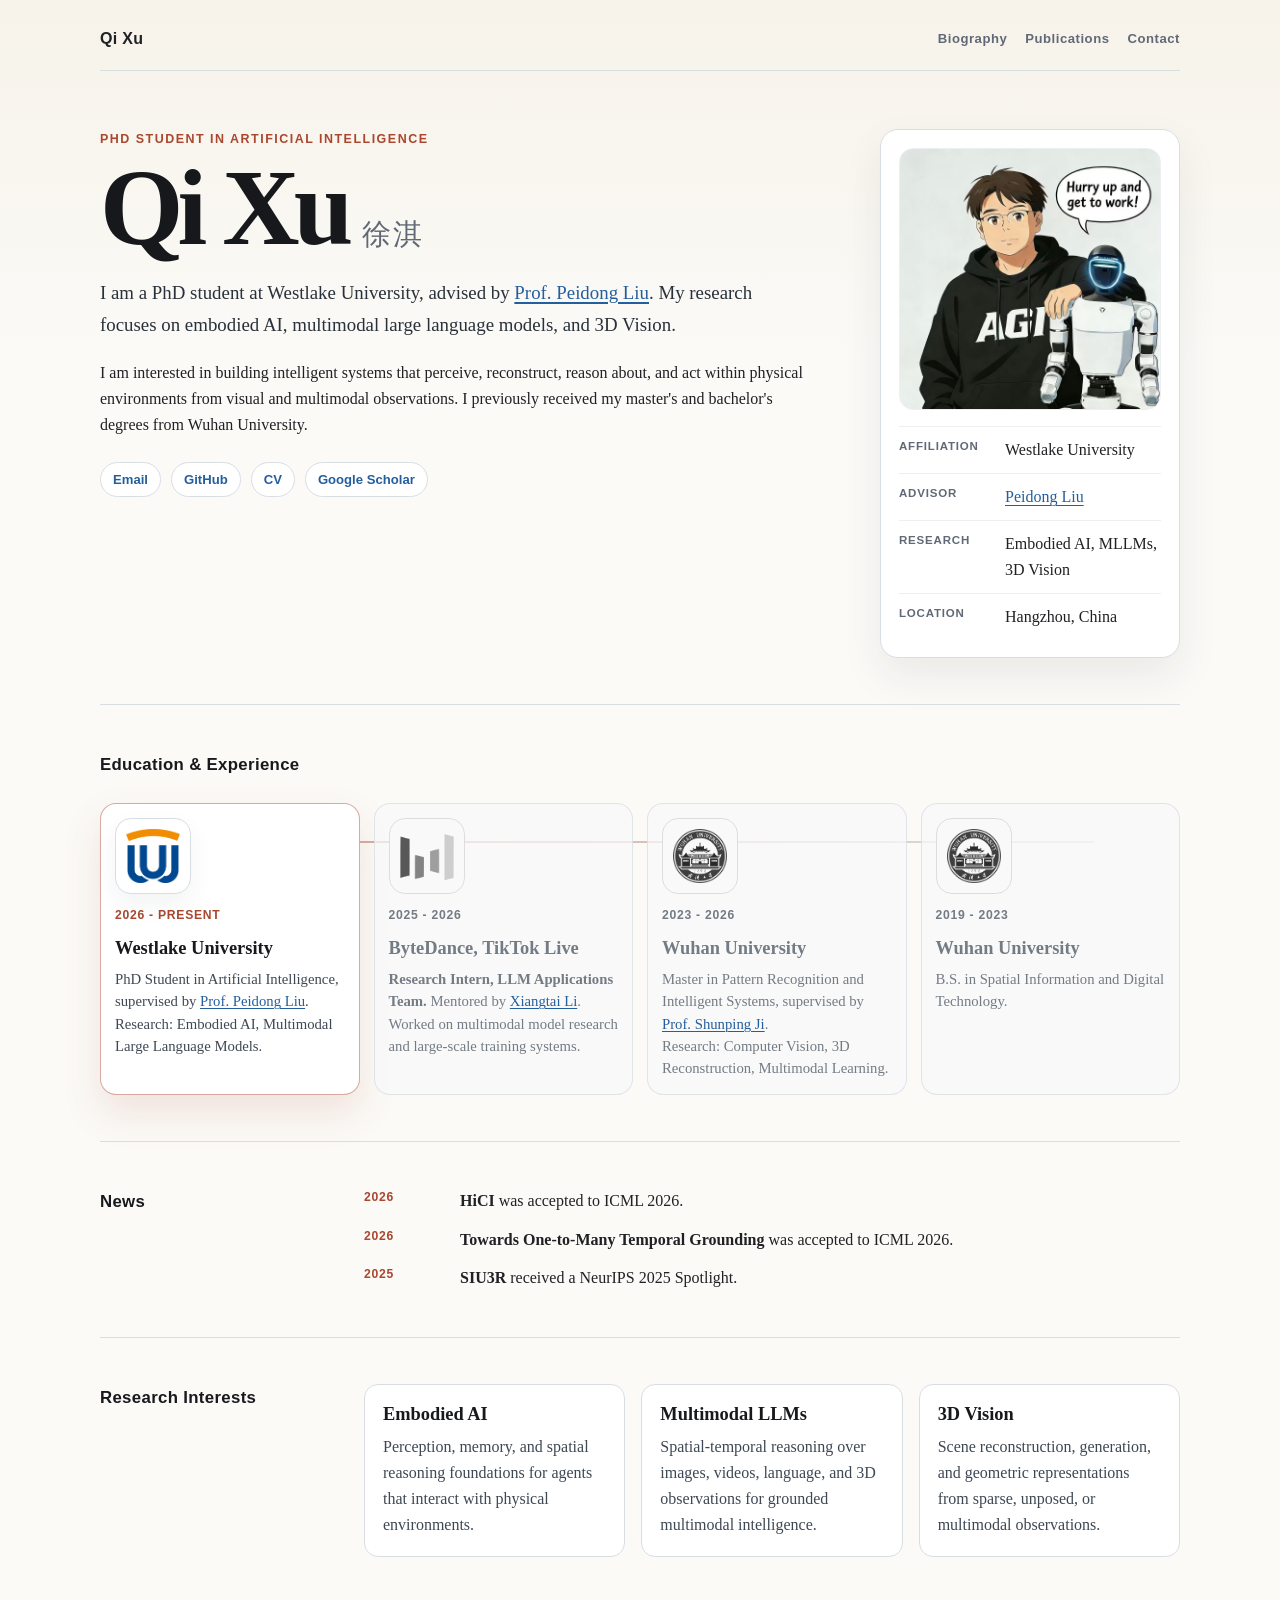
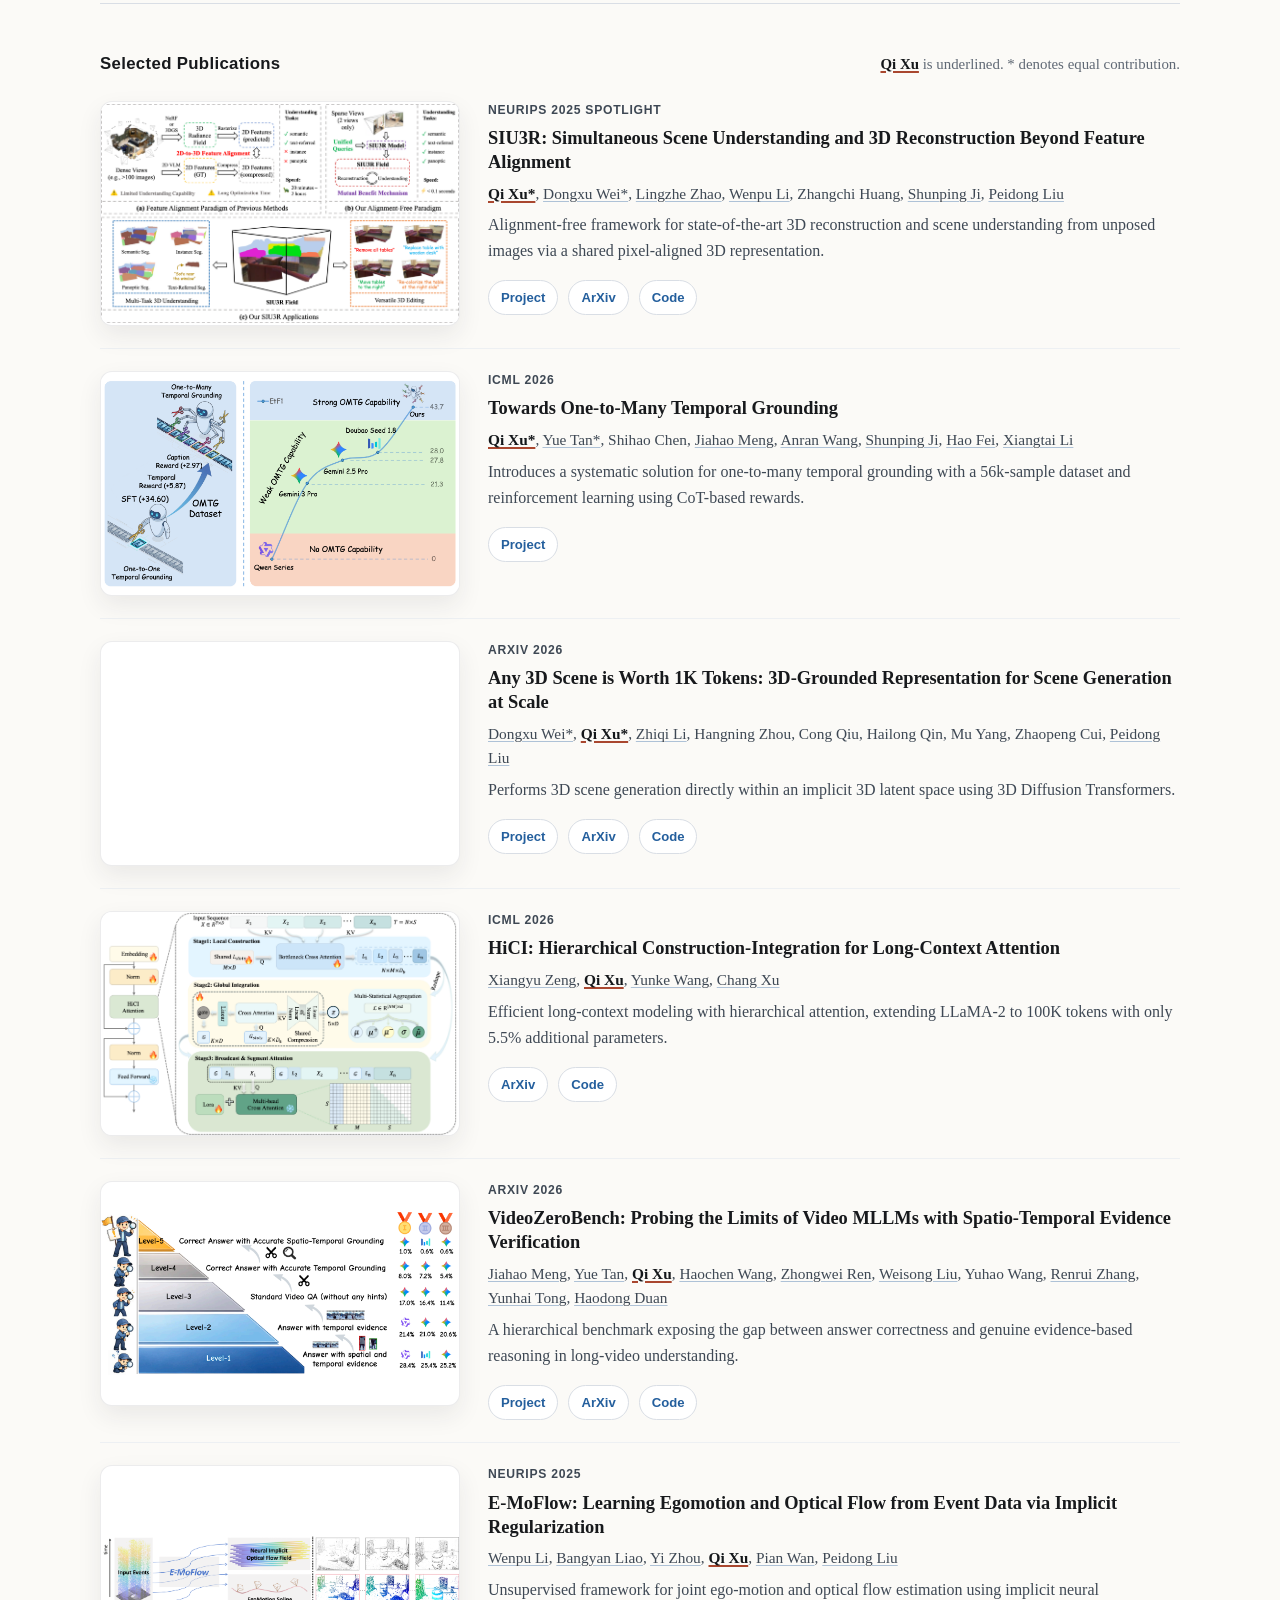
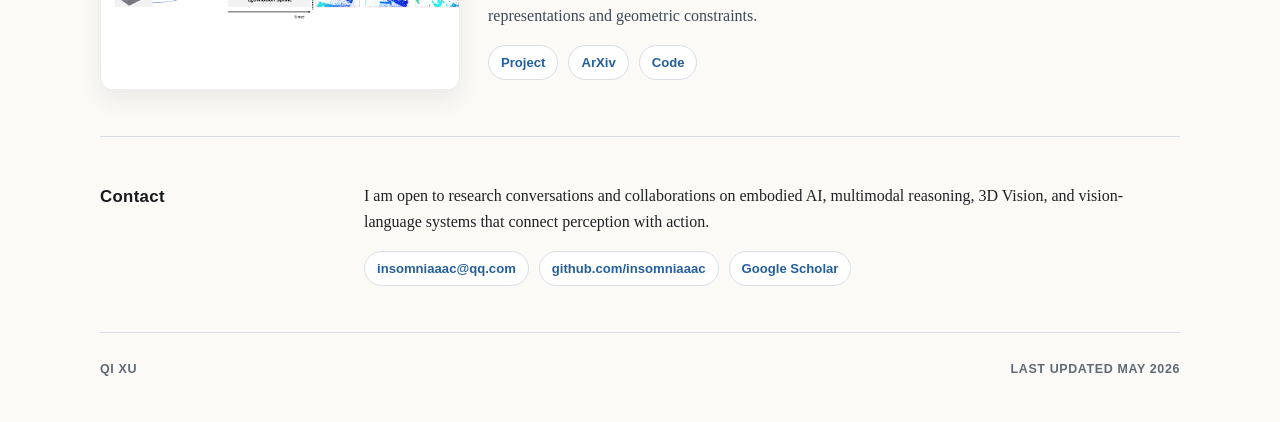
==== web/index.html @ 8ab02c5b "init" ====
<!doctype html>
<html lang="en">
  <head>
    <meta charset="utf-8">
    <meta name="viewport" content="width=device-width, initial-scale=1">
    <meta
      name="description"
      content="Qi Xu is a PhD student in Artificial Intelligence at Westlake University, working on embodied AI, multimodal large language models, and 3D Vision."
    >
    <title>Qi Xu</title>
    <link rel="icon" type="image/png" href="assets/favicon.png">
    <link rel="apple-touch-icon" href="assets/favicon.png">
    <link rel="stylesheet" href="styles.css">
  </head>
  <body>
    <header class="site-header">
      <a class="brand" href="#top">Qi Xu</a>
      <nav aria-label="Primary navigation">
        <a href="#biography">Biography</a>
        <a href="#publications">Publications</a>
        <a href="#contact">Contact</a>
      </nav>
    </header>

    <main class="page" id="top">
      <section class="intro section">
        <div class="intro-copy">
          <p class="eyebrow">PhD Student in Artificial Intelligence</p>
          <h1>Qi Xu <span class="native-name">徐淇</span></h1>
          <p class="lead">
            I am a PhD student at Westlake University, advised by
            <a href="https://ethliup.github.io/">Prof. Peidong Liu</a>. My research
            focuses on embodied AI, multimodal large language models, and 3D Vision.
          </p>
          <p>
            I am interested in building intelligent systems that perceive, reconstruct,
            reason about, and act within physical environments from visual and
            multimodal observations. I previously received my master&apos;s and
            bachelor&apos;s degrees from Wuhan University.
          </p>
          <div class="link-row" aria-label="Profile links">
            <a href="mailto:insomniaaac@qq.com">Email</a>
            <a href="https://github.com/insomniaaac">GitHub</a>
            <a href="assets/qixu-cv.pdf">CV</a>
            <a href="https://scholar.google.com/citations?user=iR92lkAAAAAJ">Google Scholar</a>
          </div>
        </div>

        <aside class="profile-card" aria-label="Profile summary">
          <div class="portrait-placeholder">
            <img src="assets/avatar.jpg" alt="Qi Xu portrait">
          </div>
          <dl>
            <div>
              <dt>Affiliation</dt>
              <dd>Westlake University</dd>
            </div>
            <div>
              <dt>Advisor</dt>
              <dd><a href="https://ethliup.github.io/">Peidong Liu</a></dd>
            </div>
            <div>
              <dt>Research</dt>
              <dd>Embodied AI, MLLMs, 3D Vision</dd>
            </div>
            <div>
              <dt>Location</dt>
              <dd>Hangzhou, China</dd>
            </div>
          </dl>
        </aside>
      </section>

      <section class="section compact-section" id="biography" aria-labelledby="biography-title">
        <div class="section-title">
          <h2 id="biography-title">Education &amp; Experience</h2>
        </div>
        <div class="career-list">
          <article class="career-card active">
            <div class="logo-frame">
              <img src="assets/logos/westlake-logo.png" alt="Westlake University logo">
            </div>
            <div class="career-meta">
              <time>2026 - Present</time>
            </div>
            <div>
              <h3>Westlake University</h3>
              <p>PhD Student in Artificial Intelligence, supervised by <a href="https://ethliup.github.io/">Prof. Peidong Liu</a>.</p>
              <p class="muted">Research: Embodied AI, Multimodal Large Language Models.</p>
            </div>
          </article>

          <article class="career-card inactive">
            <div class="logo-frame logo-frame-wide">
              <img src="assets/logos/bytedance-color.png" alt="ByteDance logo">
            </div>
            <div class="career-meta">
              <time>2025 - 2026</time>
            </div>
            <div>
              <h3>ByteDance, TikTok Live</h3>
              <p><strong>Research Intern, LLM Applications Team.</strong> Mentored by <a href="https://lxtgh.github.io/">Xiangtai Li</a>. Worked on multimodal model research and large-scale training systems.</p>
            </div>
          </article>

          <article class="career-card inactive">
            <div class="logo-frame">
              <img src="assets/logos/whu-logo.png" alt="Wuhan University logo">
            </div>
            <div class="career-meta">
              <time>2023 - 2026</time>
            </div>
            <div>
              <h3>Wuhan University</h3>
              <p>Master in Pattern Recognition and Intelligent Systems, supervised by <a href="https://gpcv.whu.edu.cn/">Prof. Shunping Ji</a>.</p>
              <p class="muted">Research: Computer Vision, 3D Reconstruction, Multimodal Learning.</p>
            </div>
          </article>

          <article class="career-card inactive">
            <div class="logo-frame">
              <img src="assets/logos/whu-logo.png" alt="Wuhan University logo">
            </div>
            <div class="career-meta">
              <time>2019 - 2023</time>
            </div>
            <div>
              <h3>Wuhan University</h3>
              <p>B.S. in Spatial Information and Digital Technology.</p>
            </div>
          </article>
        </div>
      </section>

      <section class="section compact-section" aria-labelledby="news-title">
        <div class="section-title">
          <h2 id="news-title">News</h2>
        </div>
        <div class="news-list">
          <article>
            <time>2026</time>
            <p><strong>HiCI</strong> was accepted to ICML 2026.</p>
          </article>
          <article>
            <time>2026</time>
            <p><strong>Towards One-to-Many Temporal Grounding</strong> was accepted to ICML 2026.</p>
          </article>
          <article>
            <time>2025</time>
            <p><strong>SIU3R</strong> received a NeurIPS 2025 Spotlight.</p>
          </article>
        </div>
      </section>

      <section class="section compact-section" aria-labelledby="research-title">
        <div class="section-title">
          <h2 id="research-title">Research Interests</h2>
        </div>
        <div class="interest-grid">
          <article>
            <h3>Embodied AI</h3>
            <p>Perception, memory, and spatial reasoning foundations for agents that interact with physical environments.</p>
          </article>
          <article>
            <h3>Multimodal LLMs</h3>
            <p>Spatial-temporal reasoning over images, videos, language, and 3D observations for grounded multimodal intelligence.</p>
          </article>
          <article>
            <h3>3D Vision</h3>
            <p>Scene reconstruction, generation, and geometric representations from sparse, unposed, or multimodal observations.</p>
          </article>
        </div>
      </section>

      <section class="section" id="publications" aria-labelledby="publications-title">
        <div class="section-title with-note">
          <h2 id="publications-title">Selected Publications</h2>
          <p><span class="me">Qi Xu</span> is underlined. * denotes equal contribution.</p>
        </div>

        <div class="publication-list">
          <article class="paper">
            <div class="paper-thumb media-thumb">
              <img src="assets/teasers/siu3r.png" alt="SIU3R teaser">
            </div>
            <div class="paper-body">
              <p class="venue">NeurIPS 2025 Spotlight</p>
              <h3>SIU3R: Simultaneous Scene Understanding and 3D Reconstruction Beyond Feature Alignment</h3>
              <p class="authors"><span class="me">Qi Xu*</span>, <a href="https://wswdx.github.io/">Dongxu Wei*</a>, <a href="https://lingzhezhao.github.io/">Lingzhe Zhao</a>, <a href="https://akawincent.github.io/">Wenpu Li</a>, Zhangchi Huang, <a href="https://gpcv.whu.edu.cn/">Shunping Ji</a>, <a href="https://ethliup.github.io/">Peidong Liu</a></p>
              <p>Alignment-free framework for state-of-the-art 3D reconstruction and scene understanding from unposed images via a shared pixel-aligned 3D representation.</p>
              <div class="paper-links">
                <a href="https://insomniaaac.github.io/siu3r/">Project</a>
                <a href="https://arxiv.org/abs/2507.02705">ArXiv</a>
                <a href="https://github.com/WU-CVGL/SIU3R">Code</a>
              </div>
            </div>
          </article>

          <article class="paper">
            <div class="paper-thumb media-thumb">
              <img src="assets/teasers/omtg.png" alt="Towards One-to-Many Temporal Grounding teaser">
            </div>
            <div class="paper-body">
              <p class="venue">ICML 2026</p>
              <h3>Towards One-to-Many Temporal Grounding</h3>
              <p class="authors"><span class="me">Qi Xu*</span>, <a href="https://tangent0308.github.io/">Yue Tan*</a>, Shihao Chen, <a href="https://marinero4972.github.io/">Jiahao Meng</a>, <a href="https://sites.google.com/view/anranwang/home">Anran Wang</a>, <a href="https://gpcv.whu.edu.cn/">Shunping Ji</a>, <a href="https://haofei.vip/">Hao Fei</a>, <a href="https://lxtgh.github.io/">Xiangtai Li</a></p>
              <p>Introduces a systematic solution for one-to-many temporal grounding with a 56k-sample dataset and reinforcement learning using CoT-based rewards.</p>
              <div class="paper-links">
                <a href="https://insomniaaac.github.io/OMTG/">Project</a>
              </div>
            </div>
          </article>

          <article class="paper">
            <div class="paper-thumb media-thumb">
              <video autoplay muted loop playsinline preload="metadata" aria-label="3DRAE teaser">
                <source src="assets/teasers/3drae.mp4" type="video/mp4">
              </video>
            </div>
            <div class="paper-body">
              <p class="venue">arXiv 2026</p>
              <h3>Any 3D Scene is Worth 1K Tokens: 3D-Grounded Representation for Scene Generation at Scale</h3>
              <p class="authors"><a href="https://wswdx.github.io/">Dongxu Wei*</a>, <span class="me">Qi Xu*</span>, <a href="https://lizhiqi49.github.io/">Zhiqi Li</a>, Hangning Zhou, Cong Qiu, Hailong Qin, Mu Yang, Zhaopeng Cui, <a href="https://ethliup.github.io/">Peidong Liu</a></p>
              <p>Performs 3D scene generation directly within an implicit 3D latent space using 3D Diffusion Transformers.</p>
              <div class="paper-links">
                <a href="https://wswdx.github.io/3DRAE">Project</a>
                <a href="https://arxiv.org/abs/2604.11331">ArXiv</a>
                <a href="https://github.com/WU-CVGL/3DRAE">Code</a>
              </div>
            </div>
          </article>

          <article class="paper">
            <div class="paper-thumb media-thumb">
              <img src="assets/teasers/hici.png" alt="HiCI teaser">
            </div>
            <div class="paper-body">
              <p class="venue">ICML 2026</p>
              <h3>HiCI: Hierarchical Construction-Integration for Long-Context Attention</h3>
              <p class="authors"><a href="https://zengxyyu.github.io/">Xiangyu Zeng</a>, <span class="me">Qi Xu</span>, <a href="https://yunke-wang.github.io/">Yunke Wang</a>, <a href="http://changxu.xyz/">Chang Xu</a></p>
              <p>Efficient long-context modeling with hierarchical attention, extending LLaMA-2 to 100K tokens with only 5.5% additional parameters.</p>
              <div class="paper-links">
                <a href="https://arxiv.org/abs/2603.20843">ArXiv</a>
                <a href="https://github.com/zengxyyu/HiCI">Code</a>
              </div>
            </div>
          </article>

          <article class="paper">
            <div class="paper-thumb media-thumb">
              <img src="assets/teasers/videozerobench.png" alt="VideoZeroBench teaser">
            </div>
            <div class="paper-body">
              <p class="venue">arXiv 2026</p>
              <h3>VideoZeroBench: Probing the Limits of Video MLLMs with Spatio-Temporal Evidence Verification</h3>
              <p class="authors"><a href="https://marinero4972.github.io/">Jiahao Meng</a>, <a href="https://tangent0308.github.io/">Yue Tan</a>, <span class="me">Qi Xu</span>, <a href="https://haochen-wang409.github.io/">Haochen Wang</a>, <a href="https://maverickren.github.io/MyProfile.github.io/">Zhongwei Ren</a>, <a href="https://scholar.google.com.hk/citations?user=a20rvfAAAAAJ">Weisong Liu</a>, Yuhao Wang, <a href="https://zrrskywalker.github.io/">Renrui Zhang</a>, <a href="https://scholar.google.com/citations?user=T4gqdPkAAAAJ">Yunhai Tong</a>, <a href="https://kennymckormick.github.io/">Haodong Duan</a></p>
              <p>A hierarchical benchmark exposing the gap between answer correctness and genuine evidence-based reasoning in long-video understanding.</p>
              <div class="paper-links">
                <a href="https://marinero4972.github.io/projects/VideoZeroBench/">Project</a>
                <a href="https://arxiv.org/abs/2604.01569">ArXiv</a>
                <a href="https://github.com/marinero4972/VideoZeroBench">Code</a>
              </div>
            </div>
          </article>

          <article class="paper">
            <div class="paper-thumb media-thumb">
              <img src="assets/teasers/emoflow.png" alt="E-MoFlow teaser">
            </div>
            <div class="paper-body">
              <p class="venue">NeurIPS 2025</p>
              <h3>E-MoFlow: Learning Egomotion and Optical Flow from Event Data via Implicit Regularization</h3>
              <p class="authors"><a href="https://akawincent.github.io/">Wenpu Li</a>, <a href="https://bangyan101.github.io/">Bangyan Liao</a>, <a href="https://sites.google.com/view/zhouyi-joey/home">Yi Zhou</a>, <span class="me">Qi Xu</span>, <a href="https://i.rm2.net/">Pian Wan</a>, <a href="https://ethliup.github.io/">Peidong Liu</a></p>
              <p>Unsupervised framework for joint ego-motion and optical flow estimation using implicit neural representations and geometric constraints.</p>
              <div class="paper-links">
                <a href="https://akawincent.github.io/EMoFlow/">Project</a>
                <a href="https://arxiv.org/abs/2510.12753">ArXiv</a>
                <a href="https://github.com/WU-CVGL/E-MoFlow">Code</a>
              </div>
            </div>
          </article>
        </div>
      </section>

      <section class="section two-column" id="contact" aria-labelledby="contact-title">
        <div class="section-title">
          <h2 id="contact-title">Contact</h2>
        </div>
        <div>
          <p>
            I am open to research conversations and collaborations on embodied AI,
            multimodal reasoning, 3D Vision, and vision-language systems that connect
            perception with action.
          </p>
          <div class="contact-links">
            <a href="mailto:insomniaaac@qq.com">insomniaaac@qq.com</a>
            <a href="https://github.com/insomniaaac">github.com/insomniaaac</a>
            <a href="https://scholar.google.com/citations?user=iR92lkAAAAAJ">Google Scholar</a>
          </div>
        </div>
      </section>
    </main>

    <footer class="footer">
      <span>Qi Xu</span>
      <span>Last updated May 2026</span>
    </footer>
  </body>
</html>
---- web/styles.css ----
:root {
  --bg: #fbfaf7;
  --paper: #ffffff;
  --ink: #202124;
  --muted: #606975;
  --line: #d9dee5;
  --soft-line: #edf0f3;
  --blue: #245f9d;
  --blue-dark: #174775;
  --cream: #f5efe3;
  --accent: #a9472f;
  --shadow: 0 18px 42px rgba(33, 43, 54, 0.08);
  --max-width: 1080px;
}

* {
  box-sizing: border-box;
}

html {
  scroll-behavior: smooth;
}

body {
  margin: 0;
  color: var(--ink);
  background:
    linear-gradient(180deg, rgba(245, 239, 227, 0.66), rgba(255, 255, 255, 0) 360px),
    var(--bg);
  font-family: "Iowan Old Style", "Palatino Linotype", "Book Antiqua", Georgia, serif;
  font-size: 16px;
  line-height: 1.62;
  overflow-x: hidden;
}

a {
  color: var(--blue);
  text-decoration-thickness: 0.08em;
  text-underline-offset: 0.16em;
}

a:hover {
  color: var(--blue-dark);
}

p,
h1,
h2,
h3,
dl {
  margin-top: 0;
}

.site-header,
.page,
.footer {
  width: min(calc(100% - 44px), var(--max-width));
  margin: 0 auto;
}

.site-header {
  display: flex;
  align-items: center;
  justify-content: space-between;
  gap: 24px;
  padding: 26px 0 18px;
  border-bottom: 1px solid var(--line);
}

.brand {
  color: var(--ink);
  font-family: "Avenir Next", "Optima", sans-serif;
  font-size: 1rem;
  font-weight: 800;
  letter-spacing: 0.02em;
  text-decoration: none;
}

nav {
  display: flex;
  flex-wrap: wrap;
  justify-content: flex-end;
  gap: 18px;
}

nav a {
  color: var(--muted);
  font-family: "Avenir Next", "Optima", sans-serif;
  font-size: 0.82rem;
  font-weight: 700;
  letter-spacing: 0.04em;
  text-decoration: none;
}

nav a:hover {
  color: var(--ink);
}

.section {
  padding: 46px 0;
  border-bottom: 1px solid var(--line);
}

.intro {
  display: grid;
  grid-template-columns: minmax(0, 1fr) 300px;
  gap: clamp(34px, 6vw, 80px);
  align-items: start;
  padding-top: 58px;
}

.eyebrow {
  margin-bottom: 8px;
  color: var(--accent);
  font-family: "Avenir Next", "Optima", sans-serif;
  font-size: 0.78rem;
  font-weight: 800;
  letter-spacing: 0.12em;
  text-transform: uppercase;
}

h1 {
  display: flex;
  flex-wrap: wrap;
  gap: 14px;
  align-items: baseline;
  margin-bottom: 18px;
  color: #16181b;
  font-size: clamp(3.8rem, 9vw, 6.7rem);
  line-height: 0.95;
  letter-spacing: -0.055em;
}

.native-name {
  color: var(--muted);
  font-family: "Songti SC", "Noto Serif CJK SC", "Iowan Old Style", serif;
  font-size: clamp(1.28rem, 2.4vw, 1.8rem);
  font-weight: 500;
  letter-spacing: 0.08em;
  white-space: nowrap;
}

h2 {
  margin-bottom: 0;
  color: #17191c;
  font-family: "Avenir Next", "Optima", sans-serif;
  font-size: 1.05rem;
  font-weight: 800;
  letter-spacing: 0.02em;
}

h3 {
  margin-bottom: 7px;
  color: #17191c;
  font-size: 1.15rem;
  line-height: 1.28;
}

.lead {
  color: #29313a;
  font-size: 1.18rem;
  line-height: 1.7;
}

.intro-copy p:not(.eyebrow) {
  max-width: 720px;
}

.intro-copy,
.profile-card,
.paper,
.paper-body,
.timeline,
.compact-papers,
.career-list,
.news-list,
.interest-grid {
  min-width: 0;
}

.link-row,
.paper-links,
.contact-links {
  display: flex;
  flex-wrap: wrap;
  gap: 10px;
}

.link-row {
  margin-top: 24px;
}

.link-row a,
.paper-links a,
.contact-links a {
  display: inline-flex;
  align-items: center;
  justify-content: center;
  min-height: 34px;
  padding: 6px 12px;
  color: var(--blue);
  background: #fff;
  border: 1px solid var(--line);
  border-radius: 999px;
  font-family: "Avenir Next", "Optima", sans-serif;
  font-size: 0.82rem;
  font-weight: 700;
  text-decoration: none;
  transition: border-color 160ms ease, background 160ms ease, transform 160ms ease;
}

.link-row a:hover,
.paper-links a:hover,
.contact-links a:hover {
  color: var(--blue-dark);
  background: #f7fbff;
  border-color: #b6cce2;
  transform: translateY(-1px);
}

.profile-card {
  min-width: 0;
  padding: 18px;
  background: var(--paper);
  border: 1px solid var(--line);
  border-radius: 18px;
  box-shadow: var(--shadow);
}

.portrait-placeholder {
  display: grid;
  aspect-ratio: 1 / 1;
  margin-bottom: 16px;
  place-items: center;
  overflow: hidden;
  background:
    linear-gradient(135deg, rgba(245, 239, 227, 0.92), rgba(232, 238, 241, 0.86)),
    var(--cream);
  border: 1px solid var(--soft-line);
  border-radius: 14px;
}

.portrait-placeholder img {
  display: block;
  width: 100%;
  height: 100%;
  object-fit: cover;
}

.profile-card dl {
  display: grid;
  gap: 0;
  margin-bottom: 0;
}

.profile-card dl > div {
  display: grid;
  grid-template-columns: 92px minmax(0, 1fr);
  gap: 14px;
  padding: 10px 0;
  border-top: 1px solid var(--soft-line);
}

.profile-card dt {
  color: var(--muted);
  font-family: "Avenir Next", "Optima", sans-serif;
  font-size: 0.72rem;
  font-weight: 800;
  letter-spacing: 0.07em;
  text-transform: uppercase;
}

.profile-card dd {
  margin: 0;
}

.compact-section {
  display: grid;
  grid-template-columns: 200px minmax(0, 1fr);
  gap: clamp(26px, 5vw, 70px);
}

#biography.compact-section {
  grid-template-columns: 1fr;
  gap: 24px;
}

.section-title {
  min-width: 0;
}

.with-note {
  display: flex;
  align-items: baseline;
  justify-content: space-between;
  gap: 18px;
  margin-bottom: 24px;
}

.with-note p {
  margin-bottom: 0;
  color: var(--muted);
  font-size: 0.93rem;
}

.news-list {
  display: grid;
  gap: 13px;
}

.career-list {
  position: relative;
  display: grid;
  grid-template-columns: repeat(4, minmax(0, 1fr));
  gap: 14px;
}

.career-list::before {
  position: absolute;
  top: 38px;
  right: 8%;
  left: 8%;
  height: 2px;
  content: "";
  background: linear-gradient(90deg, rgba(169, 71, 47, 0.5), rgba(96, 105, 117, 0.18));
}

.career-card {
  position: relative;
  display: grid;
  align-content: start;
  gap: 12px;
  min-width: 0;
  padding: 14px;
  background: #fff;
  border: 1px solid var(--line);
  border-radius: 16px;
  box-shadow: 0 10px 24px rgba(33, 43, 54, 0.05);
}

.career-card.active {
  background: #fff;
  border-color: rgba(169, 71, 47, 0.46);
  box-shadow: 0 18px 38px rgba(169, 71, 47, 0.13);
}

.career-card.inactive {
  color: #737b84;
  background: rgba(248, 249, 250, 0.72);
  border-color: rgba(217, 222, 229, 0.78);
  box-shadow: none;
}

.career-card.inactive .logo-frame,
.career-card.inactive img {
  filter: grayscale(1);
}

.career-card.inactive .logo-frame {
  background: #f8f9fa;
  box-shadow: none;
}

.career-card.inactive h3,
.career-card.inactive p,
.career-card.inactive .muted,
.career-card.inactive time {
  color: #737b84;
}

.career-meta {
  display: grid;
  gap: 6px;
  align-items: start;
}

.career-card p {
  margin-bottom: 0;
  color: #3e4854;
  font-size: 0.92rem;
  line-height: 1.52;
}

.logo-frame {
  position: relative;
  z-index: 1;
  display: grid;
  width: 76px;
  height: 76px;
  place-items: center;
  padding: 10px;
  background: #fff;
  border: 1px solid var(--line);
  border-radius: 16px;
  box-shadow: 0 10px 24px rgba(33, 43, 54, 0.06);
}

.logo-frame img {
  display: block;
  max-width: 100%;
  max-height: 100%;
  object-fit: contain;
}

.logo-frame-wide {
  padding: 8px;
}

.news-list article {
  display: grid;
  grid-template-columns: 78px minmax(0, 1fr);
  gap: 18px;
}

time,
.venue {
  color: var(--accent);
  font-family: "Avenir Next", "Optima", sans-serif;
  font-size: 0.76rem;
  font-weight: 800;
  letter-spacing: 0.06em;
  text-transform: uppercase;
}

.news-list p {
  margin-bottom: 0;
}

.interest-grid {
  display: grid;
  grid-template-columns: repeat(3, minmax(0, 1fr));
  gap: 16px;
}

.interest-grid article {
  padding: 18px;
  background: #fff;
  border: 1px solid var(--line);
  border-radius: 14px;
}

.interest-grid p,
.paper p,
.compact-papers p,
.timeline p {
  color: #3e4854;
}

.interest-grid p,
.paper p:last-child,
.compact-papers p:last-child,
.timeline p:last-child {
  margin-bottom: 0;
}

.publication-list {
  display: grid;
  gap: 22px;
}

.paper {
  display: grid;
  grid-template-columns: minmax(300px, 360px) minmax(0, 1fr);
  gap: 28px;
  align-items: start;
  min-width: 0;
  padding-bottom: 22px;
  border-bottom: 1px solid var(--soft-line);
}

.paper:last-child {
  padding-bottom: 0;
  border-bottom: 0;
}

.paper-thumb {
  display: grid;
  min-height: 210px;
  place-items: center;
  overflow: hidden;
  color: #fff;
  border: 1px solid rgba(22, 24, 27, 0.08);
  border-radius: 12px;
  box-shadow: 0 10px 24px rgba(33, 43, 54, 0.08);
  font-family: "Avenir Next", "Optima", sans-serif;
  font-size: 2rem;
  font-weight: 900;
  letter-spacing: -0.04em;
}

.media-thumb {
  aspect-ratio: 16 / 10;
  min-height: 210px;
  background: #fff;
}

.media-thumb img,
.media-thumb video {
  display: block;
  width: 100%;
  height: 100%;
  min-height: 210px;
  object-fit: contain;
}

.thumb-3d {
  background:
    linear-gradient(135deg, rgba(21, 71, 117, 0.86), rgba(33, 114, 112, 0.84)),
    repeating-linear-gradient(45deg, transparent 0 10px, rgba(255, 255, 255, 0.16) 10px 11px);
}

.thumb-video {
  background:
    linear-gradient(135deg, rgba(144, 68, 40, 0.9), rgba(225, 149, 83, 0.86)),
    radial-gradient(circle at 78% 20%, rgba(255, 255, 255, 0.35), transparent 0 18%, transparent 19%);
}

.thumb-scene {
  background:
    linear-gradient(135deg, rgba(38, 49, 84, 0.92), rgba(94, 114, 150, 0.86)),
    linear-gradient(90deg, rgba(255, 255, 255, 0.18) 1px, transparent 1px);
  background-size: auto, 18px 18px;
}

.thumb-llm {
  background:
    linear-gradient(135deg, rgba(43, 89, 122, 0.92), rgba(95, 136, 102, 0.86)),
    radial-gradient(circle, rgba(255, 255, 255, 0.18) 1px, transparent 2px);
  background-size: auto, 18px 18px;
}

.thumb-event {
  background:
    linear-gradient(135deg, rgba(61, 67, 92, 0.94), rgba(173, 76, 54, 0.84)),
    repeating-linear-gradient(90deg, rgba(255, 255, 255, 0.2) 0 2px, transparent 2px 12px);
}

.thumb-thermal {
  background:
    linear-gradient(135deg, rgba(122, 54, 63, 0.92), rgba(217, 128, 72, 0.84), rgba(41, 82, 107, 0.84)),
    radial-gradient(circle at 24% 32%, rgba(255, 255, 255, 0.26), transparent 0 22%, transparent 23%);
}

.paper-body {
  min-width: 0;
}

.venue {
  margin-bottom: 7px;
}

.authors {
  margin-bottom: 6px;
  font-size: 0.96rem;
}

.authors a {
  color: inherit;
  text-decoration-color: rgba(36, 95, 157, 0.36);
  text-decoration-thickness: 0.06em;
  text-underline-offset: 0.16em;
}

.authors a:hover {
  color: var(--blue-dark);
  text-decoration-color: currentColor;
}

.me {
  color: #14171a;
  font-weight: 700;
  text-decoration: underline;
  text-decoration-color: var(--accent);
  text-decoration-thickness: 0.11em;
  text-underline-offset: 0.15em;
}

.paper-links {
  margin-top: 12px;
}

.two-column {
  display: grid;
  grid-template-columns: 200px minmax(0, 1fr);
  gap: clamp(26px, 5vw, 70px);
}

.timeline {
  display: grid;
  gap: 18px;
}

.timeline article {
  display: grid;
  grid-template-columns: 132px minmax(0, 1fr);
  gap: 22px;
  min-width: 0;
}

.muted {
  color: var(--muted);
}

.compact-papers {
  display: grid;
  gap: 18px;
}

.compact-papers article {
  padding-bottom: 18px;
  border-bottom: 1px solid var(--soft-line);
}

.compact-papers article:last-child {
  padding-bottom: 0;
  border-bottom: 0;
}

.contact-links {
  margin-top: 16px;
}

.footer {
  display: flex;
  justify-content: space-between;
  gap: 18px;
  padding: 26px 0 42px;
  color: var(--muted);
  font-family: "Avenir Next", "Optima", sans-serif;
  font-size: 0.78rem;
  font-weight: 700;
  letter-spacing: 0.05em;
  text-transform: uppercase;
}

@media (max-width: 820px) {
  .intro,
  .compact-section,
  .two-column {
    grid-template-columns: 1fr;
  }

  .profile-card {
    max-width: 440px;
  }

  .interest-grid {
    grid-template-columns: 1fr;
  }

  .career-list {
    grid-template-columns: repeat(4, minmax(230px, 1fr));
    margin-right: -22px;
    padding-bottom: 6px;
    overflow-x: auto;
    scroll-snap-type: x proximity;
  }

  .career-card {
    scroll-snap-align: start;
  }
}

@media (max-width: 640px) {
  .site-header,
  .page,
  .footer {
    width: auto;
    max-width: none;
    margin-left: 16px;
    margin-right: 16px;
  }

  .site-header {
    align-items: flex-start;
    flex-direction: column;
    padding-top: 18px;
  }

  nav {
    justify-content: flex-start;
    gap: 10px 14px;
  }

  h1 {
    font-size: clamp(3rem, 18vw, 4.5rem);
  }

  .section {
    padding: 36px 0;
  }

  .intro {
    padding-top: 38px;
  }

  .lead {
    font-size: 1.08rem;
  }

  .intro-copy,
  .intro-copy p,
  .profile-card,
  .publication-list,
  .paper-body,
  .career-list,
  .news-list,
  .timeline,
  .compact-papers,
  .interest-grid {
    width: 100%;
    max-width: 100%;
  }

  .intro-copy,
  .intro-copy p,
  .authors,
  .paper h3,
  .compact-papers h3,
  .compact-papers p {
    overflow-wrap: anywhere;
  }

  .with-note {
    display: block;
  }

  .with-note h2 {
    margin-bottom: 8px;
  }

  .news-list article,
  .timeline article,
  .paper {
    grid-template-columns: 1fr;
    gap: 10px;
  }

  .paper-thumb {
    min-height: 120px;
  }

  .profile-card dl > div {
    grid-template-columns: 1fr;
    gap: 2px;
  }

  .link-row a,
  .contact-links a {
    width: 100%;
  }

  .footer {
    display: grid;
  }
}
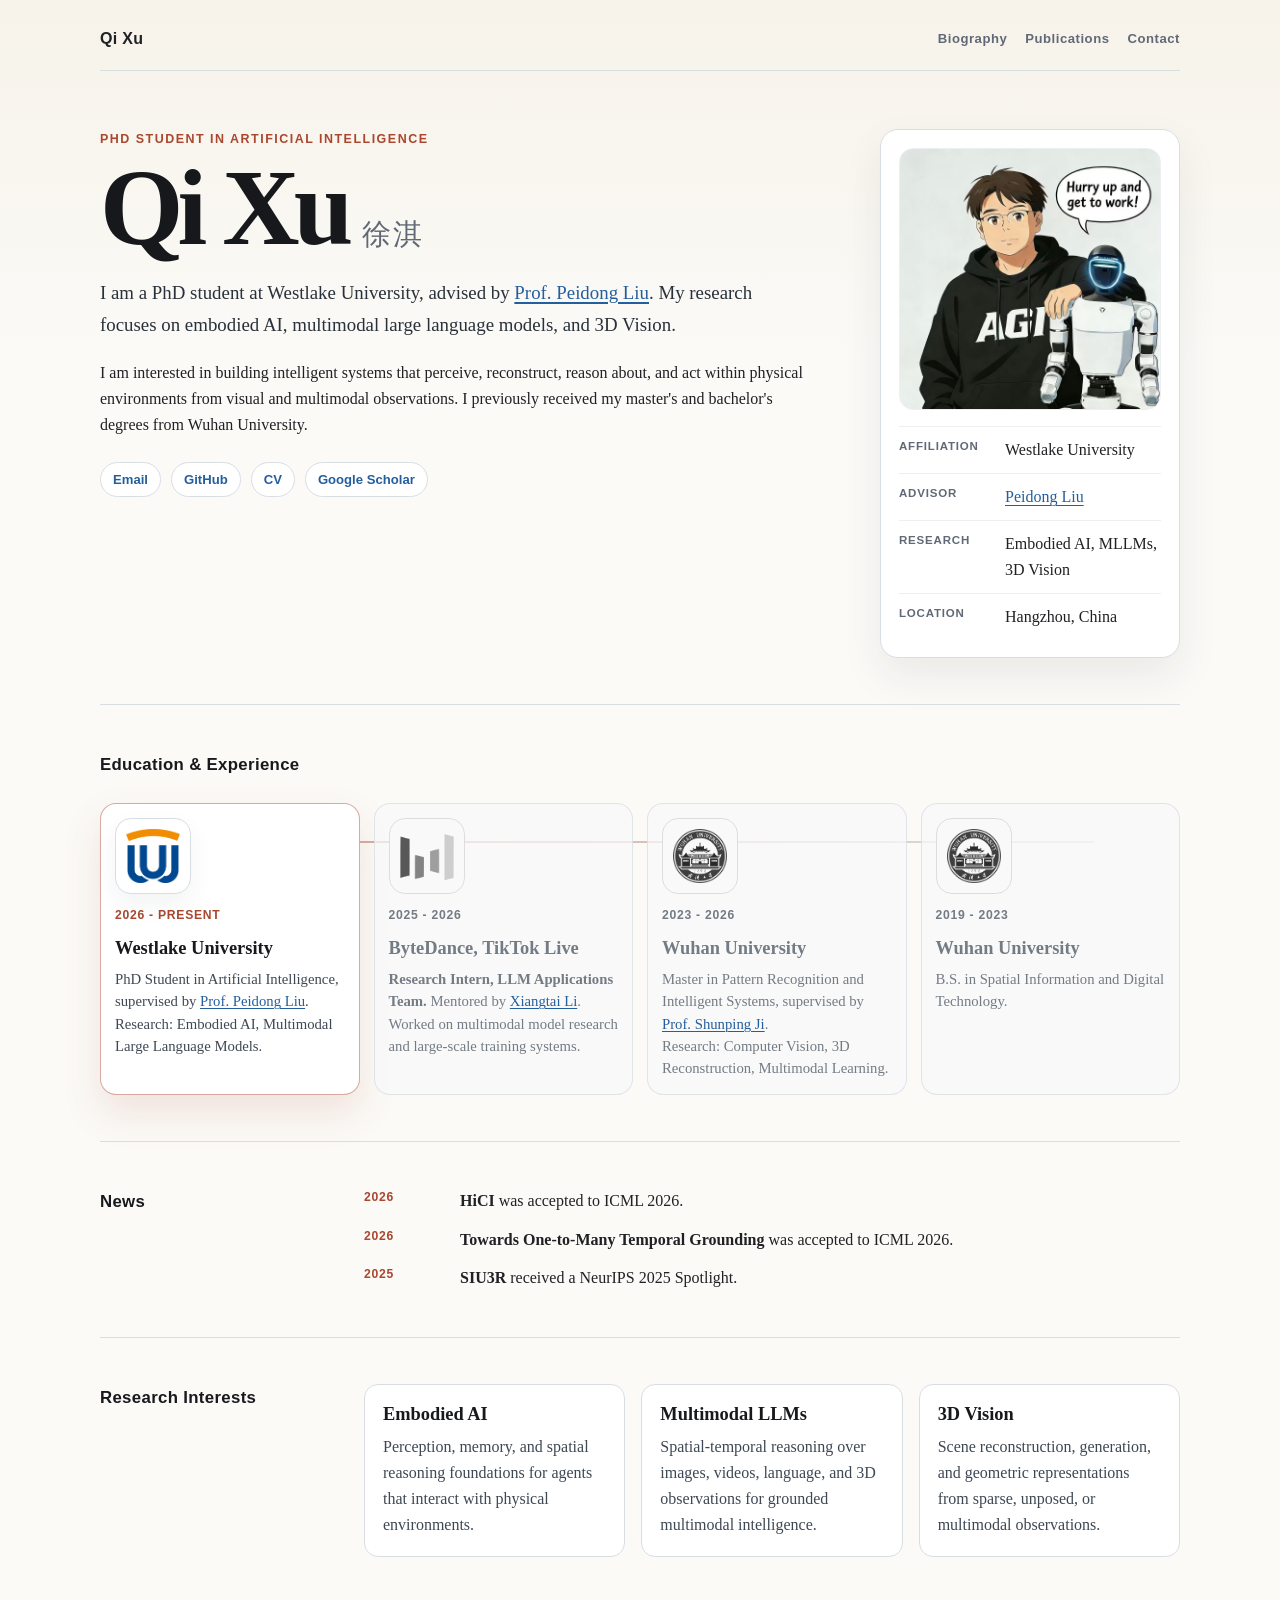
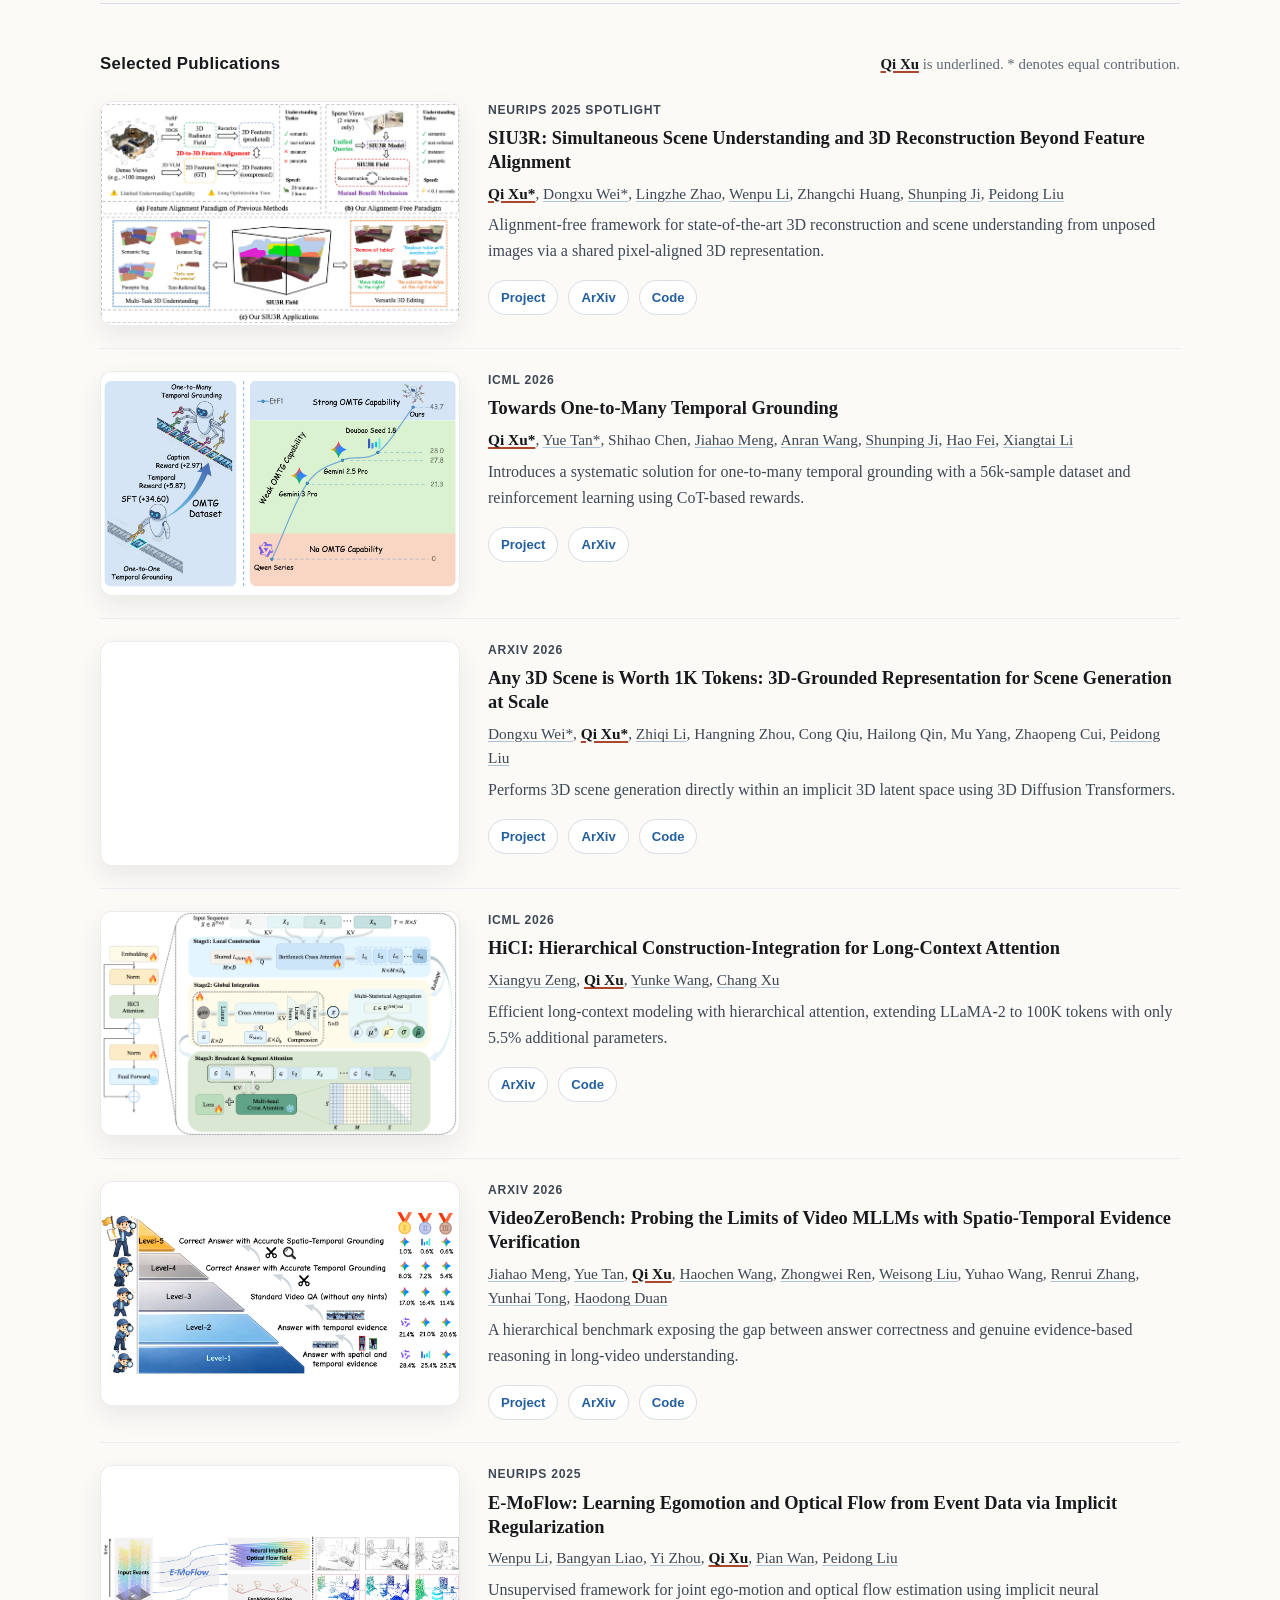
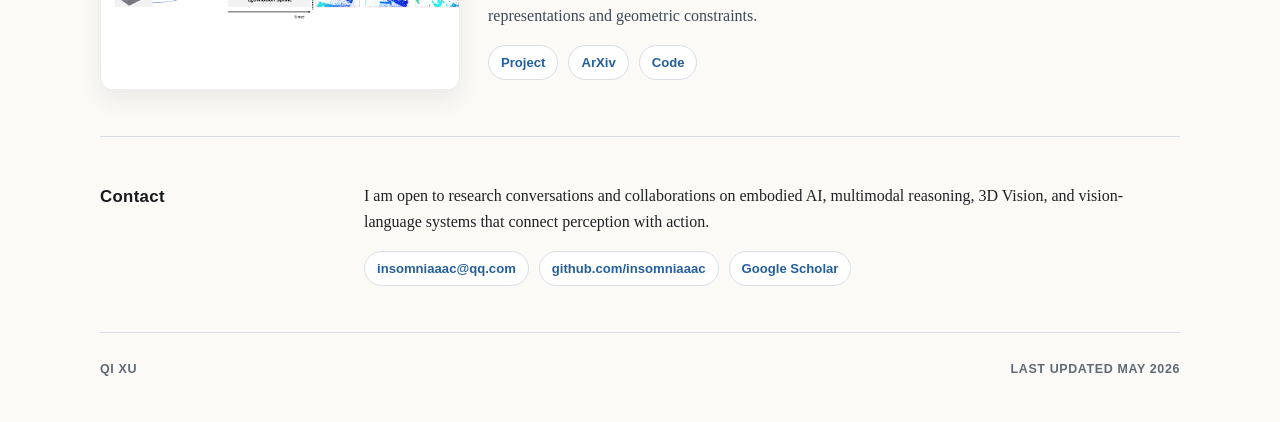
==== commit dea2ee75: "Add OMTG arXiv links" ====
--- a/web/index.html
+++ b/web/index.html
@@ -207,6 +207,7 @@
               <p>Introduces a systematic solution for one-to-many temporal grounding with a 56k-sample dataset and reinforcement learning using CoT-based rewards.</p>
               <div class="paper-links">
                 <a href="https://insomniaaac.github.io/OMTG/">Project</a>
+                <a href="https://arxiv.org/abs/2606.06294">ArXiv</a>
               </div>
             </div>
           </article>
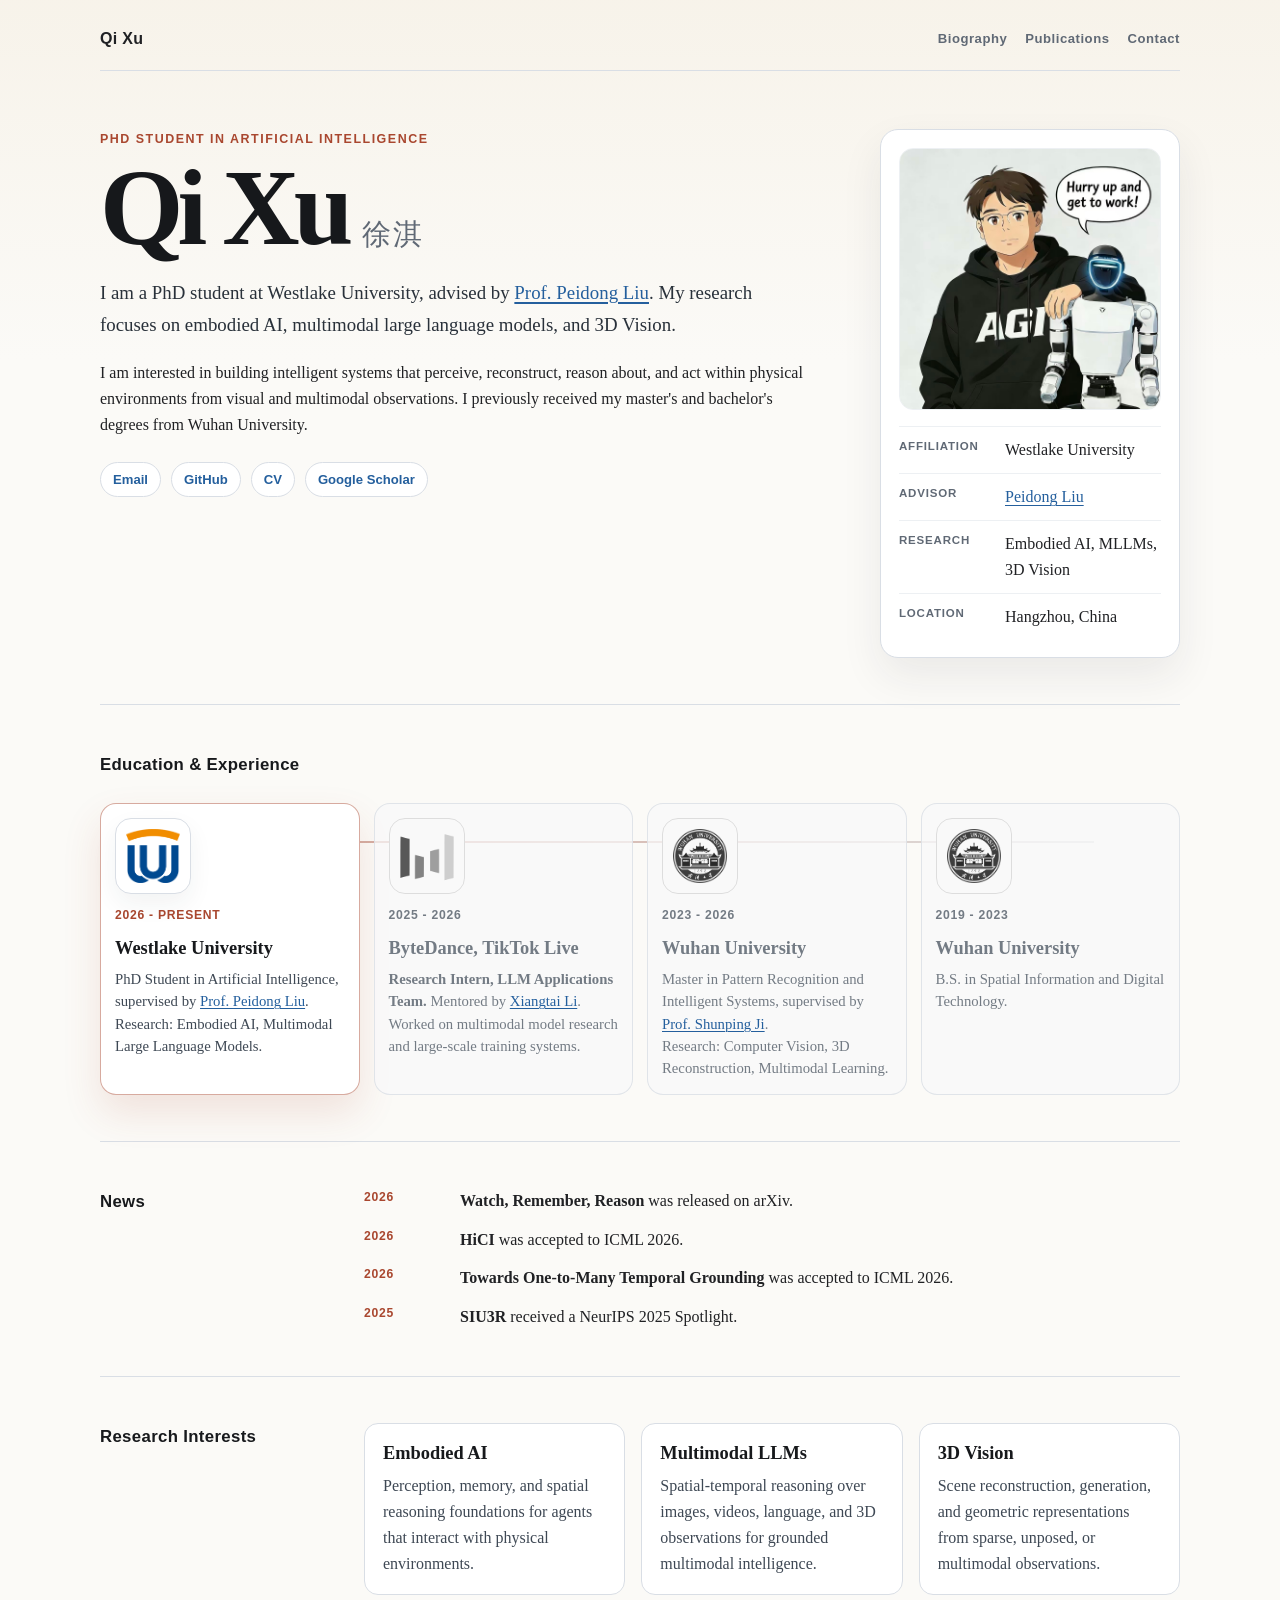
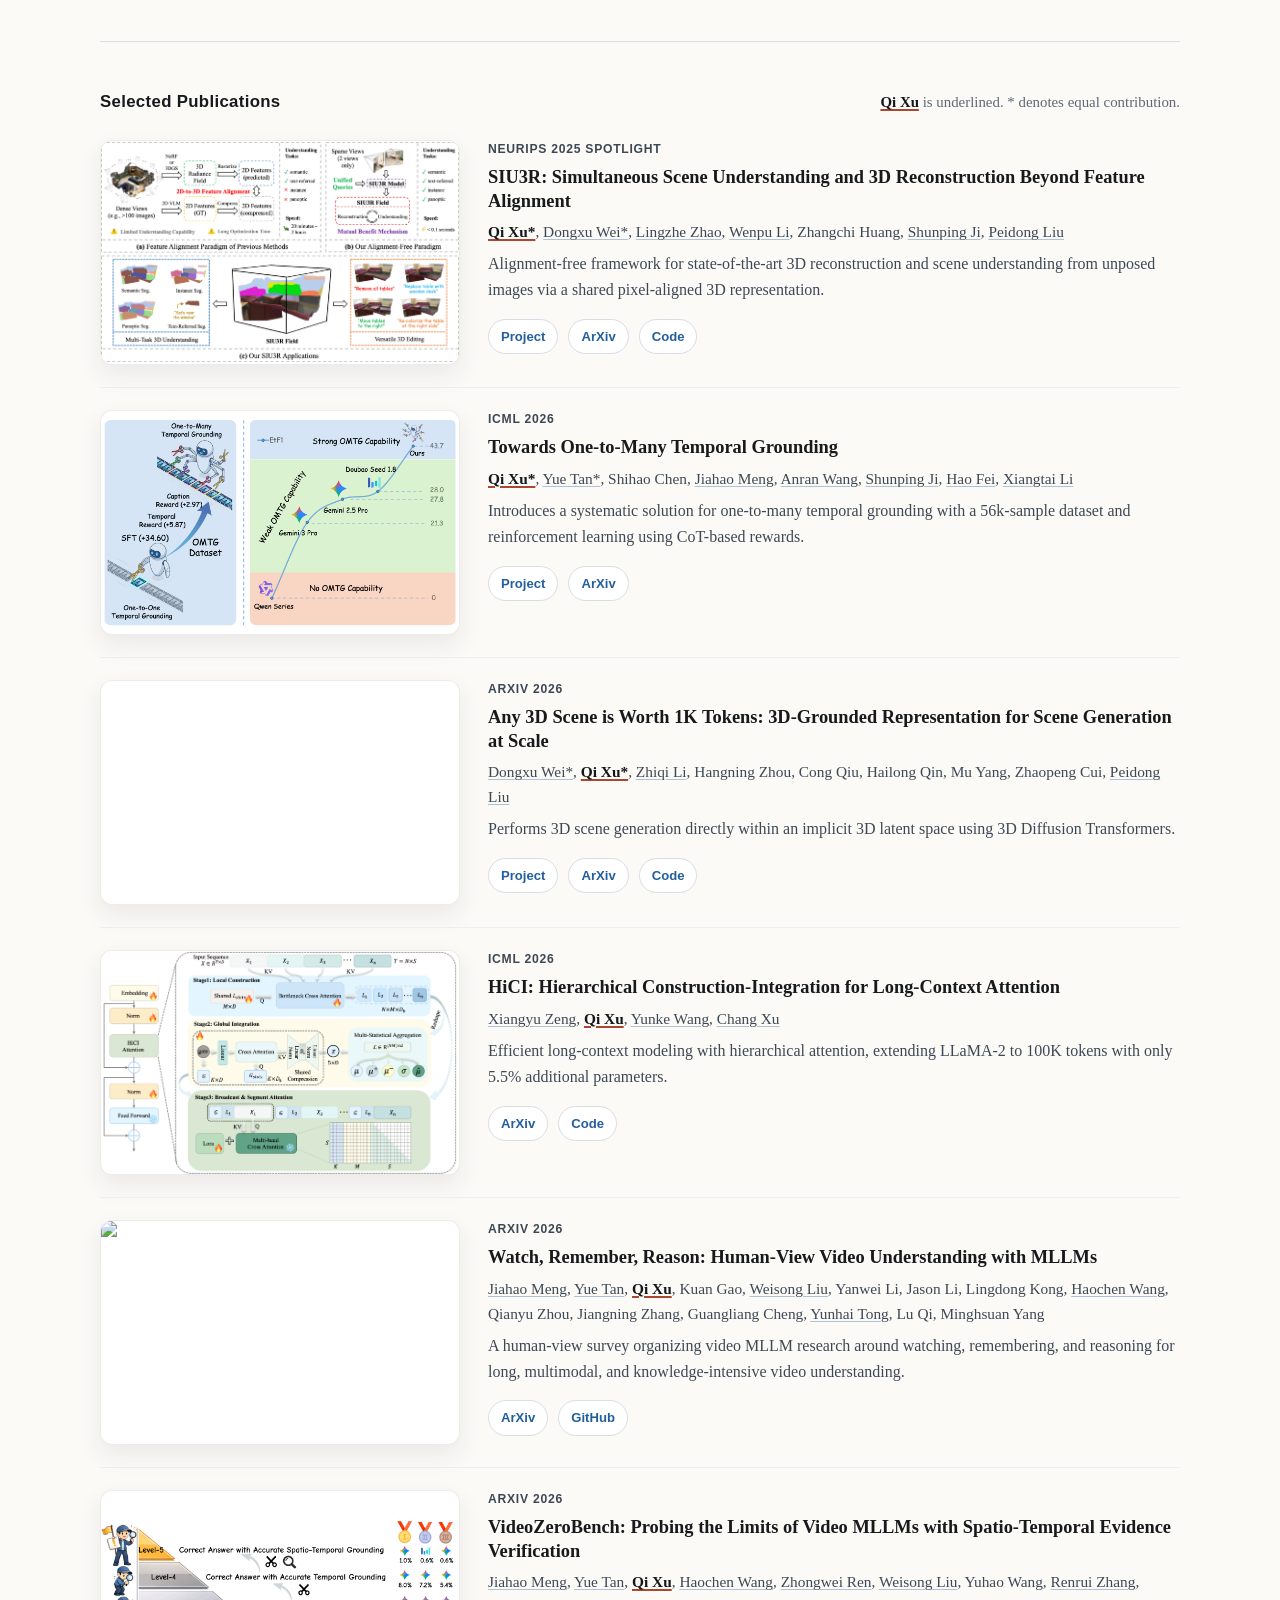
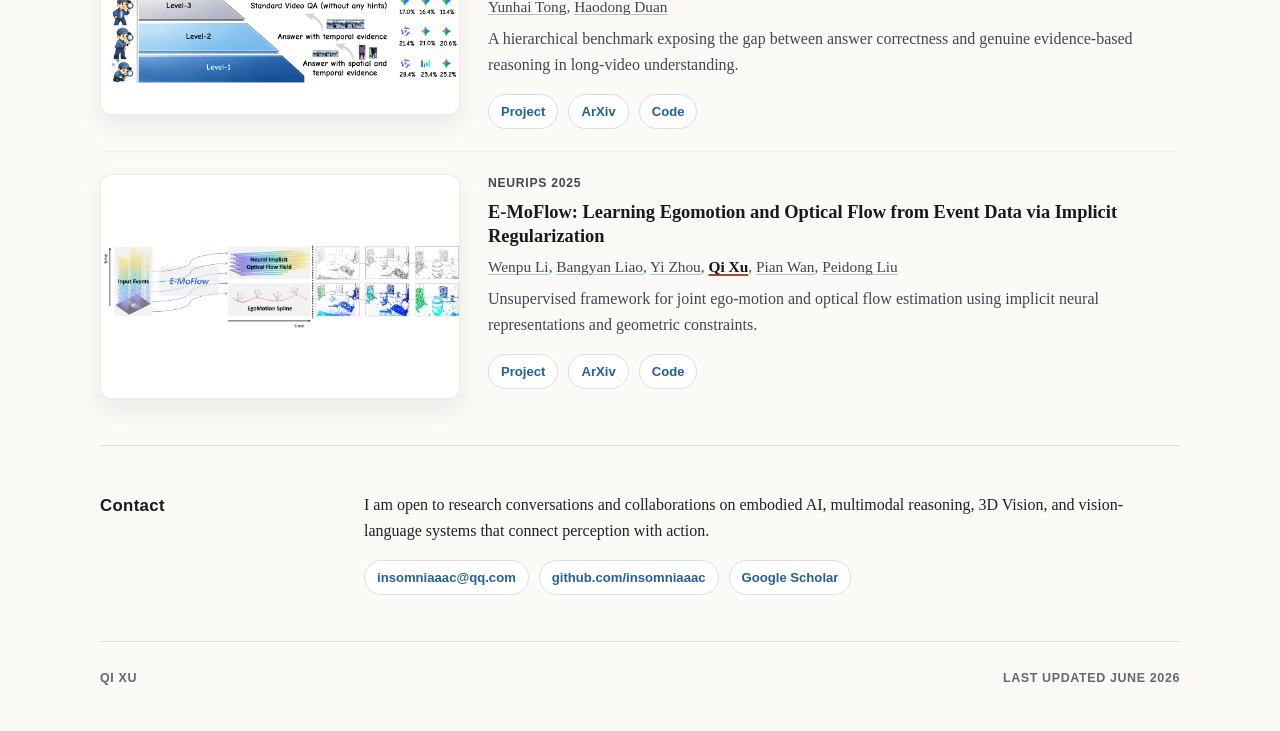
==== commit 31b537a8: "Update homepage and CV with video survey" ====
--- a/web/index.html
+++ b/web/index.html
@@ -139,6 +139,10 @@
         <div class="news-list">
           <article>
             <time>2026</time>
+            <p><strong>Watch, Remember, Reason</strong> was released on arXiv.</p>
+          </article>
+          <article>
+            <time>2026</time>
             <p><strong>HiCI</strong> was accepted to ICML 2026.</p>
           </article>
           <article>
@@ -243,6 +247,22 @@
               <div class="paper-links">
                 <a href="https://arxiv.org/abs/2603.20843">ArXiv</a>
                 <a href="https://github.com/zengxyyu/HiCI">Code</a>
+              </div>
+            </div>
+          </article>
+
+          <article class="paper">
+            <div class="paper-thumb media-thumb">
+              <img src="assets/teasers/watch_remember_rason.png" alt="Watch, Remember, Reason teaser">
+            </div>
+            <div class="paper-body">
+              <p class="venue">arXiv 2026</p>
+              <h3>Watch, Remember, Reason: Human-View Video Understanding with MLLMs</h3>
+              <p class="authors"><a href="https://marinero4972.github.io/">Jiahao Meng</a>, <a href="https://tangent0308.github.io/">Yue Tan</a>, <span class="me">Qi Xu</span>, Kuan Gao, <a href="https://scholar.google.com.hk/citations?user=a20rvfAAAAAJ">Weisong Liu</a>, Yanwei Li, Jason Li, Lingdong Kong, <a href="https://haochen-wang409.github.io/">Haochen Wang</a>, Qianyu Zhou, Jiangning Zhang, Guangliang Cheng, <a href="https://scholar.google.com/citations?user=T4gqdPkAAAAJ">Yunhai Tong</a>, Lu Qi, Minghsuan Yang</p>
+              <p>A human-view survey organizing video MLLM research around watching, remembering, and reasoning for long, multimodal, and knowledge-intensive video understanding.</p>
+              <div class="paper-links">
+                <a href="https://arxiv.org/abs/2606.07433">ArXiv</a>
+                <a href="https://github.com/marinero4972/Awesome-HumanView-VideoUnderstanding">GitHub</a>
               </div>
             </div>
           </article>
@@ -304,7 +324,7 @@
 
     <footer class="footer">
       <span>Qi Xu</span>
-      <span>Last updated May 2026</span>
+      <span>Last updated June 2026</span>
     </footer>
   </body>
 </html>
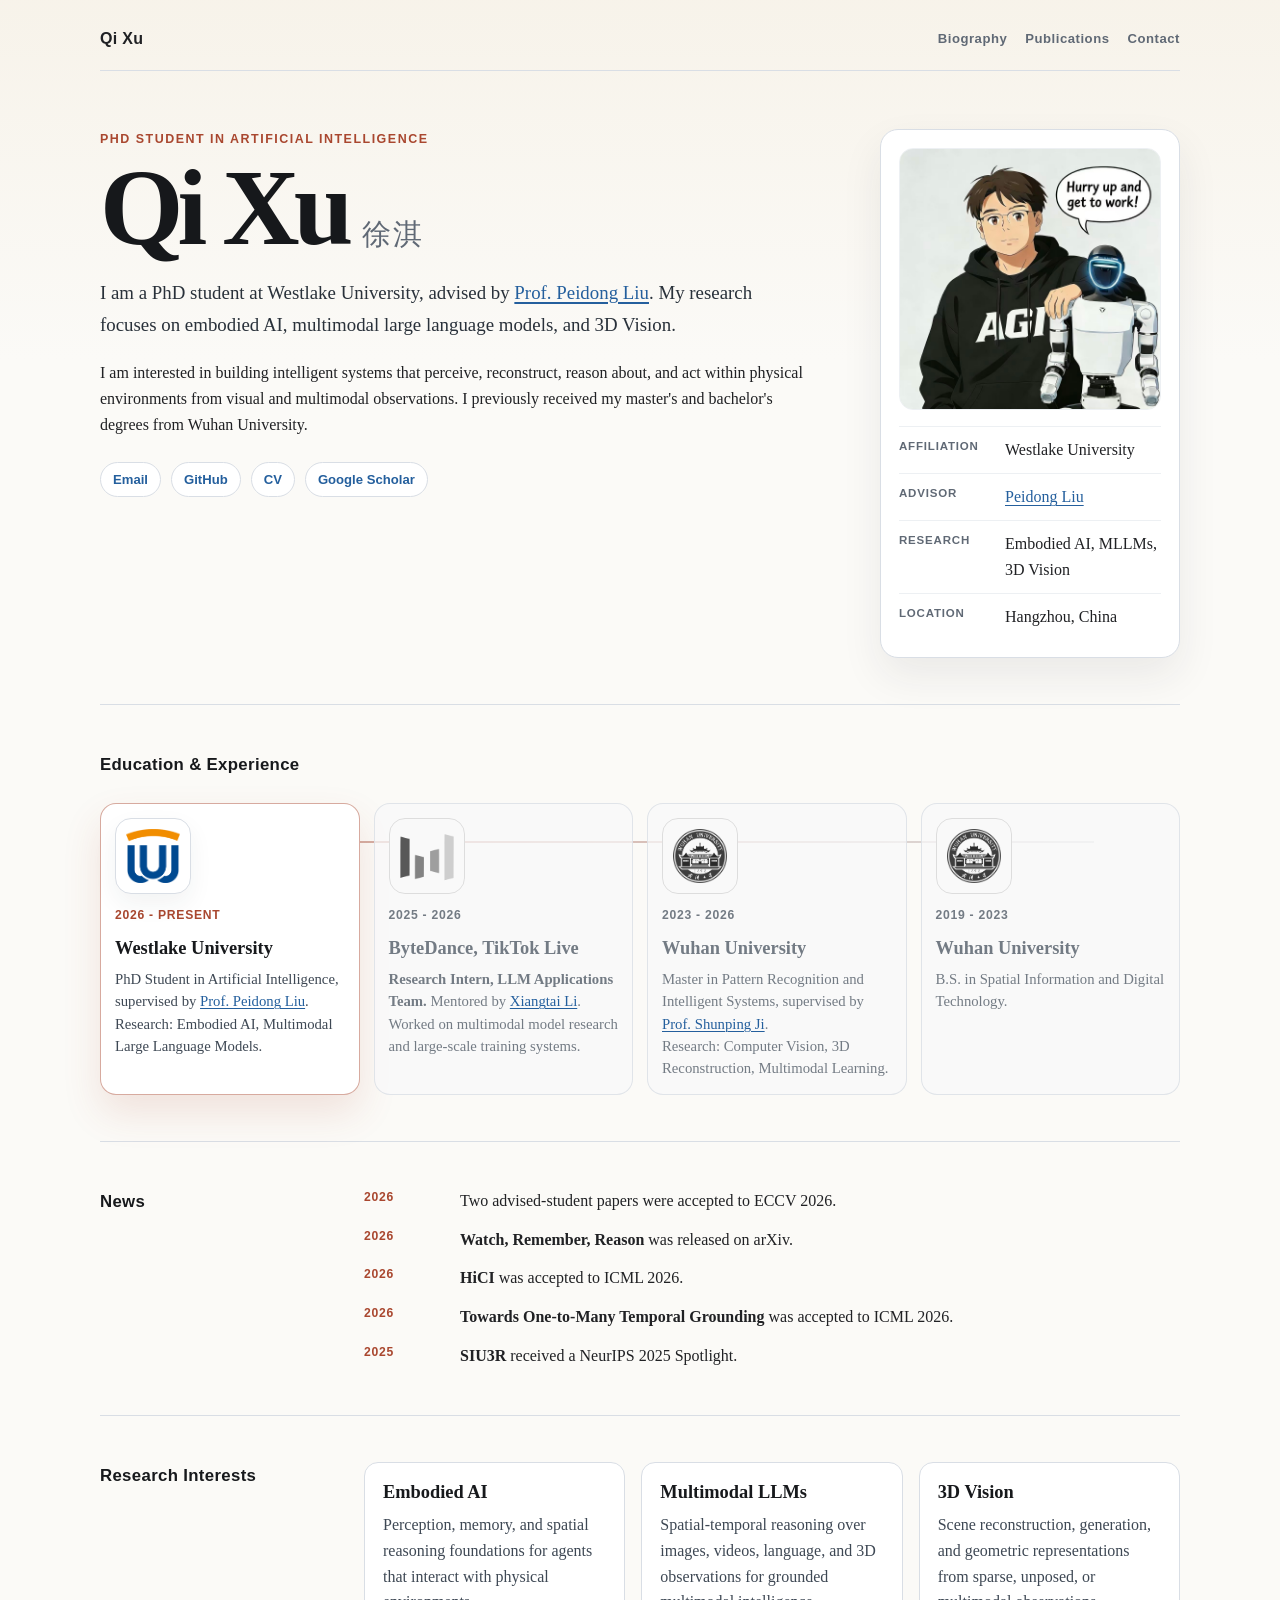
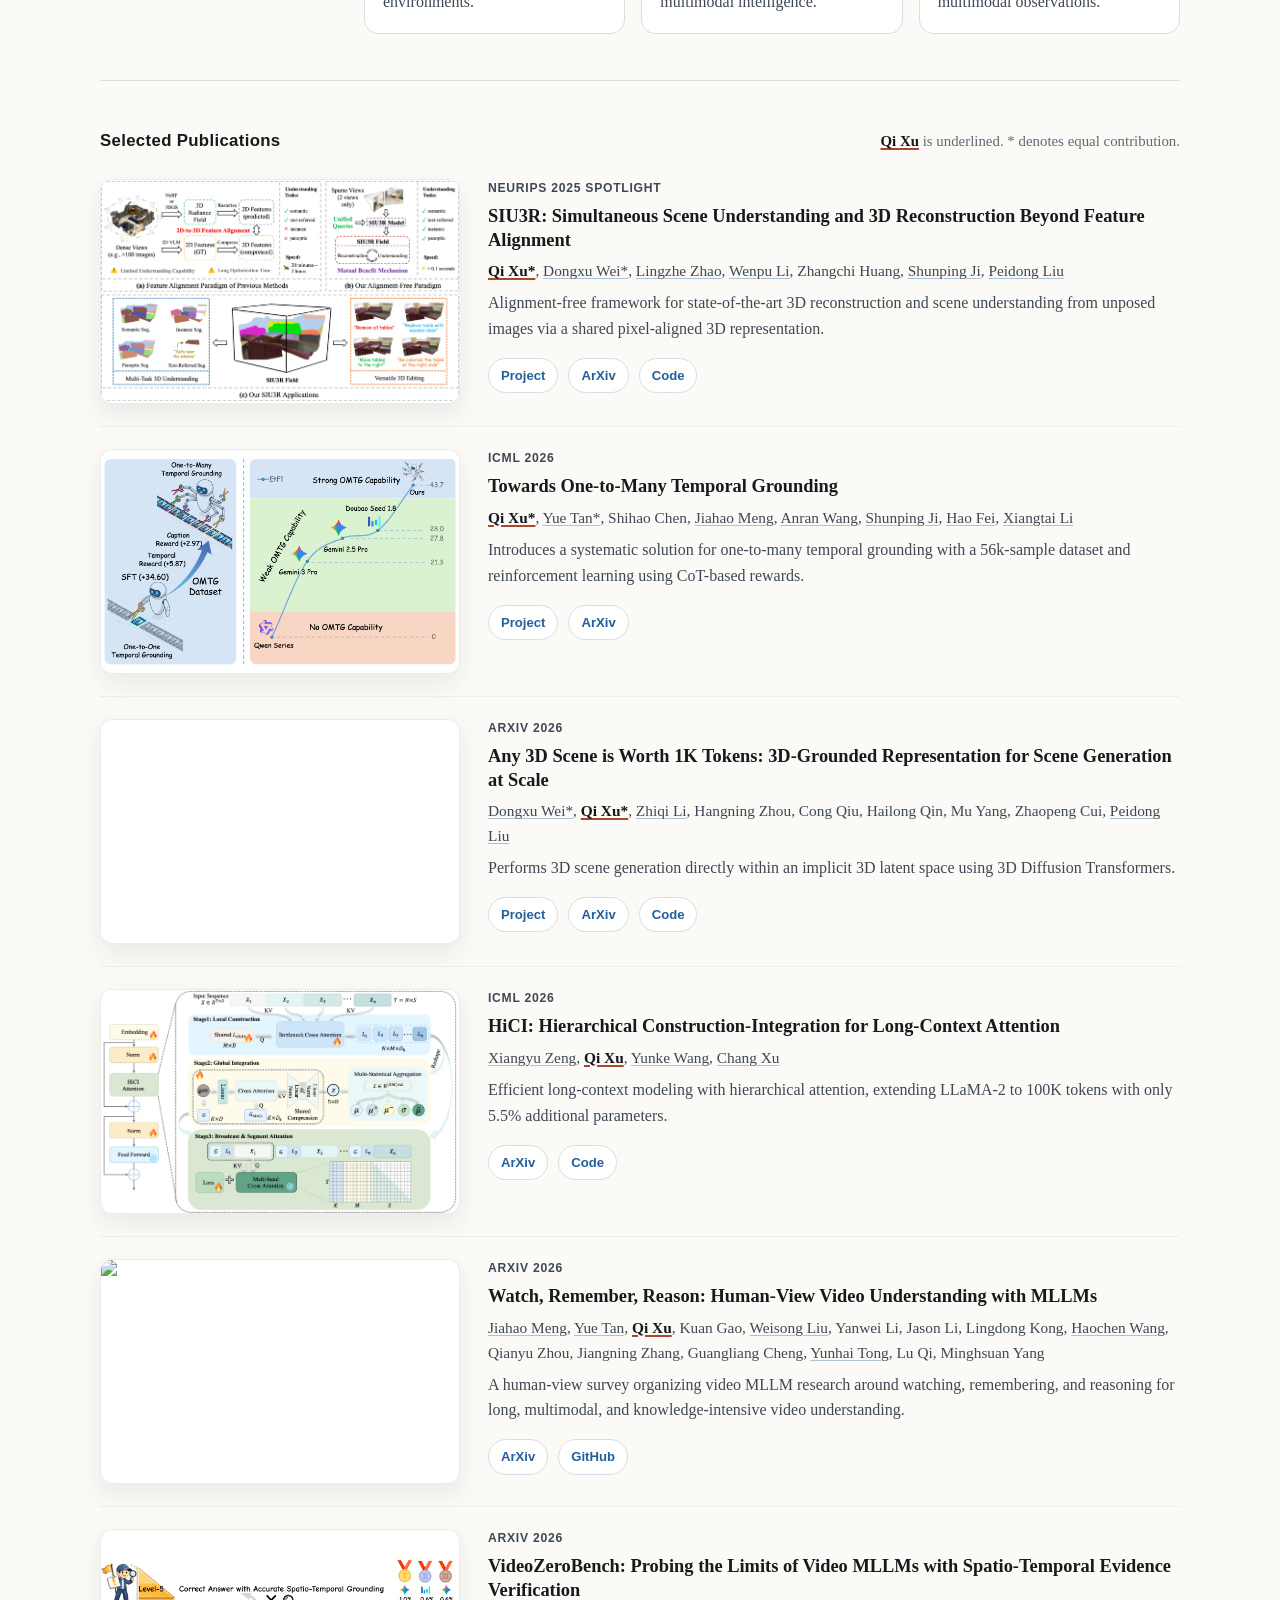
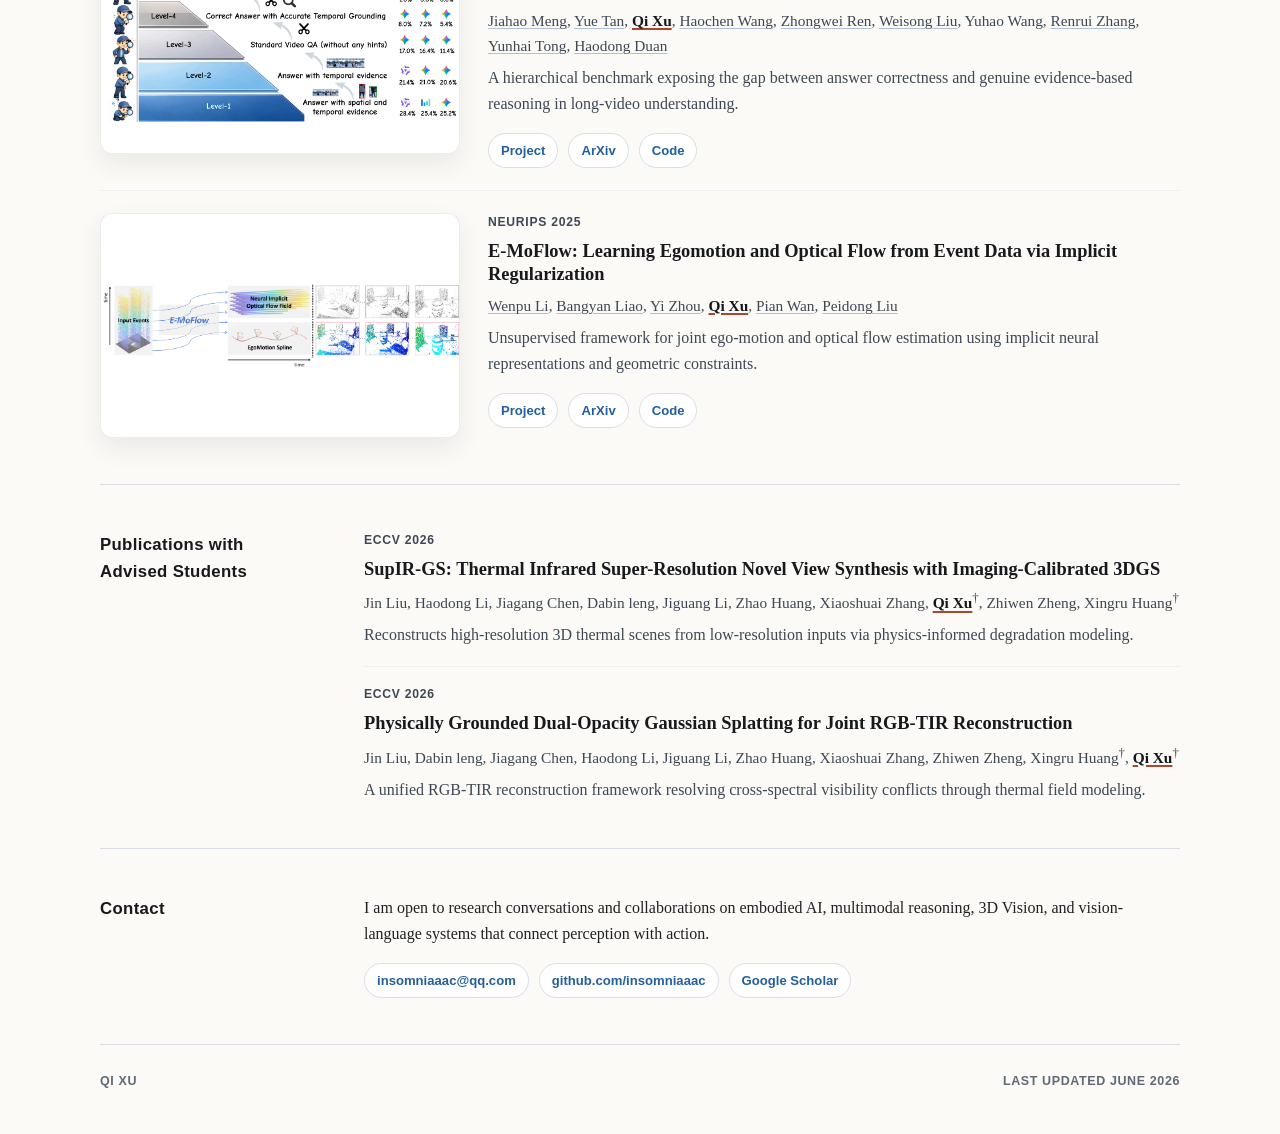
==== commit 7fa430b9: "Update advised student publications" ====
--- a/web/index.html
+++ b/web/index.html
@@ -139,6 +139,10 @@
         <div class="news-list">
           <article>
             <time>2026</time>
+            <p>Two advised-student papers were accepted to ECCV 2026.</p>
+          </article>
+          <article>
+            <time>2026</time>
             <p><strong>Watch, Remember, Reason</strong> was released on arXiv.</p>
           </article>
           <article>
@@ -299,6 +303,27 @@
                 <a href="https://github.com/WU-CVGL/E-MoFlow">Code</a>
               </div>
             </div>
+          </article>
+        </div>
+      </section>
+
+      <section class="section two-column" aria-labelledby="advised-publications-title">
+        <div class="section-title">
+          <h2 id="advised-publications-title">Publications with Advised Students</h2>
+        </div>
+        <div class="compact-papers">
+          <article>
+            <p class="venue">ECCV 2026</p>
+            <h3>SupIR-GS: Thermal Infrared Super-Resolution Novel View Synthesis with Imaging-Calibrated 3DGS</h3>
+            <p class="authors">Jin Liu, Haodong Li, Jiagang Chen, Dabin leng, Jiguang Li, Zhao Huang, Xiaoshuai Zhang, <span class="me">Qi Xu</span><sup>†</sup>, Zhiwen Zheng, Xingru Huang<sup>†</sup></p>
+            <p>Reconstructs high-resolution 3D thermal scenes from low-resolution inputs via physics-informed degradation modeling.</p>
+          </article>
+
+          <article>
+            <p class="venue">ECCV 2026</p>
+            <h3>Physically Grounded Dual-Opacity Gaussian Splatting for Joint RGB-TIR Reconstruction</h3>
+            <p class="authors">Jin Liu, Dabin leng, Jiagang Chen, Haodong Li, Jiguang Li, Zhao Huang, Xiaoshuai Zhang, Zhiwen Zheng, Xingru Huang<sup>†</sup>, <span class="me">Qi Xu</span><sup>†</sup></p>
+            <p>A unified RGB-TIR reconstruction framework resolving cross-spectral visibility conflicts through thermal field modeling.</p>
           </article>
         </div>
       </section>
